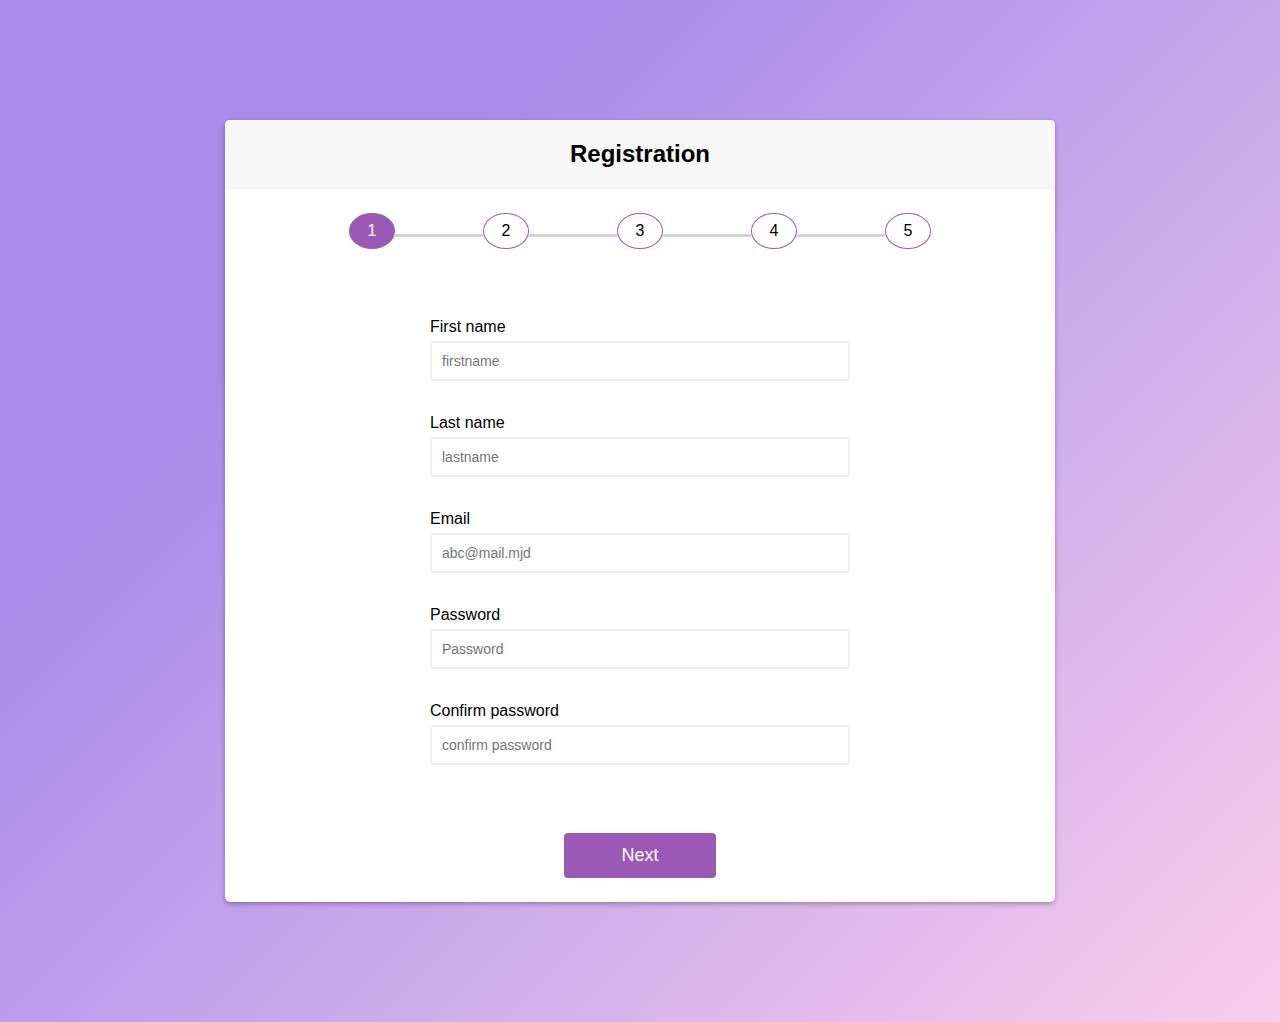
==== Exercise5/index.html @ 76a5943e "add file html, css, scss, js" ====
<!DOCTYPE html>
<html lang="en">
  <head>
    <meta charset="UTF-8" />
    <meta name="viewport" content="width=device-width, initial-scale=1.0" />
    <title>Document</title>
    <link rel="stylesheet" href="index.css" />
  </head>
  <body>
    <section>
      <div class="container">
        <div class="header">
          <h2>Registration</h2>
        </div>
        <div class="step-wrap">
          <ul class="step-list">
            <li class="step-item">
              1
            </li>
            <li class="step-item">
              2
            </li>
            <li class="step-item">
              3
            </li>
            <li class="step-item">
              4
            </li>
            <li class="step-item">
              5
            </li>
          </ul>
        </div>

        <form id="js-first-form" class="form first-form">
          <p class="message message-first"></p>
          <div class="form-control">
            <label for="firstname">First name</label>
            <input type="text" placeholder="firstname" id="firstname" />
          </div>
          <div class="form-control">
            <label for="lastname">Last name</label>
            <input type="text" placeholder="lastname" id="lastname" />
          </div>
          <div class="form-control">
            <label for="email">Email</label>
            <input type="email" placeholder="abc@mail.mjd" id="email" />
          </div>
          <div class="form-control">
            <label for="password">Password</label>
            <input type="password" placeholder="Password" id="password" />
          </div>
          <div class="form-control">
            <label for="password">Confirm password</label>
            <input
              type="password"
              placeholder="confirm password"
              id="checkpassword"
            />
          </div>
          <button type="button" id="js-first-btn-next">Next</button>
        </form>

        <form id="js-second-form" class="form second-form">
          <p class="message message-second"></p>
          <label for="phone">Your phone number</label>
          <div class="phone-wrap">
            <div class="form-control ">
              <input
                type="text"
                placeholder="XXXX"
                id="phone-first"
                class="phone"
                maxlength="4"
                onkeyup="moveOnMax(this,'phone-second')"
              />
            </div>
            <div class="form-control">
              <input
                type="text"
                placeholder="XXX"
                id="phone-second"
                class="phone"
                maxlength="3"
                onkeyup="moveOnMax(this,'phone-third')"
              />
            </div>
            <div class="form-control">
              <input
                type="text"
                placeholder="XXX"
                id="phone-third"
                class="phone"
                maxlength="3"
                onkeyup="moveOnMax(this,'phone-first')"
              />
            </div>
          </div>
          <button type="button" id="js-second-btn-next" class="second-btn-next">
            Next
          </button>
        </form>

        <form id="js-third-form" class="form third-form">
          <p class="message message-third"></p>
          <label for="code">SMS code</label>
          <div class="code-wrap">
            <div class="form-control ">
              <input
                type="text"
                class="code"
                id="code-first"
                min="0"
                max="9"
                maxlength="1"
                pattern="[0-9]{1}"
                onkeyup="moveOnMax(this,'code-second')"
              />
            </div>
            <div class="form-control ">
              <input
                type="text"
                class="code"
                id="code-second"
                min="0"
                max="9"
                maxlength="1"
                pattern="[0-9]{1}"
                onkeyup="moveOnMax(this,'code-third')"
              />
            </div>
            <div class="form-control ">
              <input
                type="text"
                class="code"
                id="code-third"
                min="0"
                max="9"
                maxlength="1"
                pattern="[0-9]{1}"
                onkeyup="moveOnMax(this,'code-fourth')"
              />
            </div>
            <div class="form-control ">
              <input
                type="text"
                class="code"
                id="code-fourth"
                min="0"
                max="9"
                maxlength="1"
                pattern="[0-9]{1}"
                onkeyup="moveOnMax(this,'code-first')"
              />
            </div>
          </div>

          <button type="button" id="js-third-btn-next" class="third-btn-next">
            Next
          </button>
        </form>

        <div id="js-show-info" class="show-info">
          <h3>Your Information</h3>
          <ul id="js-list-info" class="list-info"></ul>
          <button type="button" class="btn-confirm" id="js-btn-confirm">
            Confirm
          </button>
        </div>

        <div id="js-display-result" class="final-result">
          <div class="result-wrap">
            <h3>Thank you for your Registration</h3>
            <div class="icon-tick">
              <img src="./image/tick1.png" alt="" />
            </div>

            <h4>Your account has been created</h4>
            <p>Sign in now</p>
            <button class="btn-start">Get started!</button>
          </div>
        </div>
        <button type="button" class="btn-back" id="js-btn-back">Back</button>
      </div>
    </section>
    <script src="./form.js"></script>
  </body>
</html>
---- Exercise5/index.css ----
* {
  margin: 0;
  padding: 0;
  -webkit-box-sizing: border-box;
  box-sizing: border-box; }

body {
  background-repeat: no-repeat;
  font-family: "Open Sans", sans-serif;
  align-items: center;
  justify-content: center; }

ul {
  list-style-type: none; }

a {
  text-decoration: none; }

button {
  cursor: pointer;
  border: none; }

input {
  border: none;
  outline: none; }

.btn-back, .btn-confirm, button, .third-btn-next:enabled, .second-btn-next:enabled {
  background-color: #9b59b6;
  border: 2px solid #9b59b6;
  border-radius: 4px;
  color: white;
  font-family: inherit;
  font-size: 18px;
  padding: 10px;
  margin: auto; }

.step-wrap {
  padding: 4px 80px; }

.step-list {
  display: flex;
  list-style: none; }

.step-item {
  padding: 8px;
  border: 1px solid #9b59b6;
  border-radius: 50%;
  width: 46px;
  text-align: center;
  margin: 20px 44px;
  position: relative;
  cursor: pointer; }

.step-item::before {
  text-align: center;
  top: 20px;
  bottom: 0;
  right: 45px;
  position: absolute;
  content: " ";
  width: 89px;
  height: 3px;
  background-color: lightgray; }

.step-item:first-child::before {
  content: none; }

.step-item:first-child {
  background-color: #9b59b6;
  color: white; }

.step-item.active {
  background-color: #9b59b6;
  color: white; }

.active.step-item:nth-child(n)::before {
  background-color: #9b59b6; }

body {
  background-color: #f8ceec;
  background-image: linear-gradient(315deg, #f8ceec 0%, #a88beb 74%); }

.container {
  margin: auto;
  background-color: white;
  border-radius: 5px;
  box-shadow: 0 2px 5px rgba(0, 0, 0, 0.3);
  overflow: hidden;
  max-width: 830px;
  margin-top: 120px;
  margin-bottom: 120px; }

.header {
  border-bottom: 1px solid #f0f0f0;
  background-color: #f7f7f7;
  padding: 20px 40px;
  text-align: center; }
  .header h2 {
    margin: 0; }

.form {
  margin: auto;
  padding: 4px 40px;
  width: 500px;
  position: relative; }

.message {
  color: #e74c3c;
  font-size: 16px;
  padding: 8px;
  top: 0;
  width: 83%;
  margin: auto; }

.form-control {
  padding-bottom: 8px;
  position: relative; }

.form-control:nth-child(6) {
  margin-bottom: 60px; }

.form-control label {
  display: inline-block;
  margin-bottom: 5px;
  margin-top: 25px; }

.second-form,
.third-form,
.show-info,
.final-result,
.btn-back {
  display: none; }

.phone-wrap {
  display: inline-flex;
  justify-content: space-between;
  margin-bottom: 60px;
  margin-top: 6px; }

.phone-wrap .form-control {
  width: 28%; }

.third-form {
  background-color: white;
  border-color: white; }

.third-form .code-wrap {
  display: inline-flex;
  justify-content: space-between;
  margin-bottom: 60px;
  margin-top: 26px; }

.third-form .form-control {
  width: 125px; }

.show-info {
  margin: auto;
  padding: 30px 40px;
  width: 500px; }
  .show-info ul {
    margin-bottom: 60px;
    line-height: 3; }
  .show-info h3 {
    text-align: center;
    margin-bottom: 20px; }

.label-bold {
  font-weight: bold; }

span {
  margin-left: 44px; }

.final-result {
  margin: auto;
  width: 500px; }
  .final-result img {
    width: 80px; }

.final-result h3,
.icon-tick,
h4,
p {
  text-align: center;
  margin-bottom: 20px; }

.btn-wrap {
  display: inline-flex;
  width: 100%; }

.message-code {
  visibility: hidden; }

.visible.message-code {
  visibility: visible;
  color: #e74c3c;
  left: 0;
  font-size: 12px; }

.btn-back {
  margin-top: 20px;
  width: 18%;
  margin-bottom: 30px; }

.btn-confirm {
  display: block;
  width: 36%; }

.third-btn-next:disabled, .second-btn-next:disabled {
  background-color: #9c9797;
  border: 2px solid #9c9797;
  border-radius: 4px;
  color: white;
  display: block;
  font-family: inherit;
  font-size: 18px;
  padding: 10px;
  margin-top: 20px;
  width: 36%;
  margin: auto;
  margin-bottom: 20px; }

button, .third-btn-next:enabled, .second-btn-next:enabled {
  display: block;
  margin-top: 20px;
  width: 36%;
  margin-bottom: 20px; }

.form-control input {
  border: 2px solid #f0f0f0;
  border-radius: 4px;
  display: block;
  font-family: inherit;
  font-size: 14px;
  padding: 10px;
  width: 100%; }

.form-control input:focus {
  outline: 0;
  border-color: #777; }

.form-control.success input {
  border-color: #2ecc71; }

.form-control.error input {
  border-color: #e74c3c; }

.phone-wrap input {
  text-align: center; }

.third-form input {
  width: 40%;
  text-align: center;
  height: 70px; }

/*# sourceMappingURL=index.css.map */
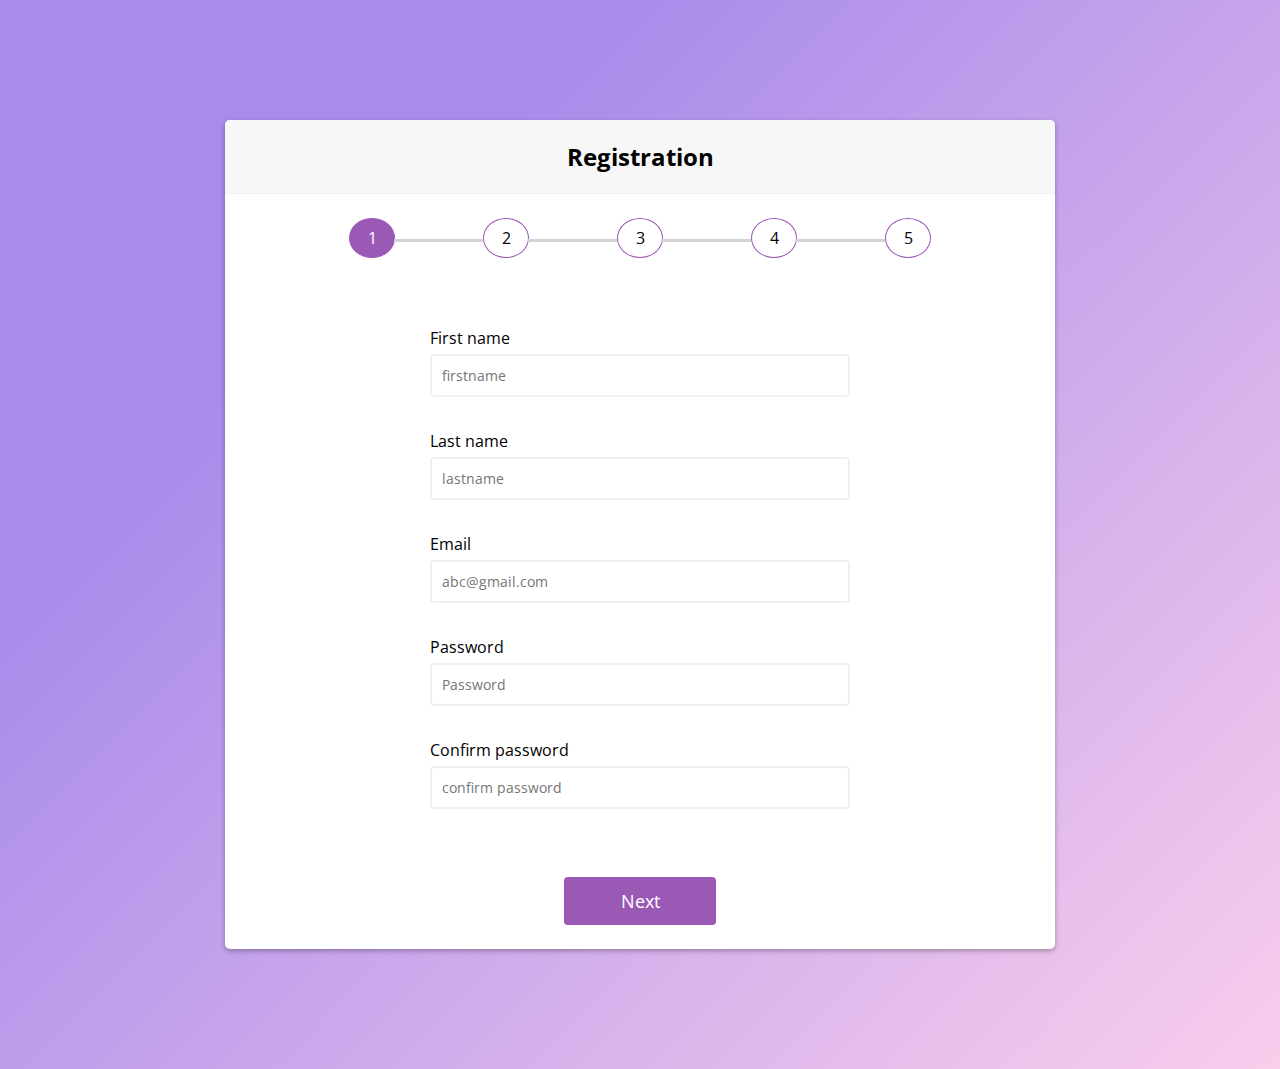
==== commit 3f2a1670: "add animation for step form" ====
--- a/Exercise5/index.html
+++ b/Exercise5/index.html
@@ -44,7 +44,7 @@
           </div>
           <div class="form-control">
             <label for="email">Email</label>
-            <input type="email" placeholder="abc@mail.mjd" id="email" />
+            <input type="email" placeholder="abc@gmail.com" id="email" />
           </div>
           <div class="form-control">
             <label for="password">Password</label>
--- a/Exercise5/index.css
+++ b/Exercise5/index.css
@@ -1,3 +1,5 @@
+@import url("https://fonts.googleapis.com/css?family=Muli&display=swap");
+@import url("https://fonts.googleapis.com/css?family=Open+Sans:400,500&display=swap");
 * {
   margin: 0;
   padding: 0;
@@ -196,6 +198,14 @@
   left: 0;
   font-size: 12px; }
 
+.second-form, .third-form, .show-info, .final-result {
+  animation: left_to_right 1s ease; }
+
+@keyframes left_to_right {
+  from {
+    margin-left: -100%; }
+  to {
+    margin-left: 20%; } }
 .btn-back {
   margin-top: 20px;
   width: 18%;
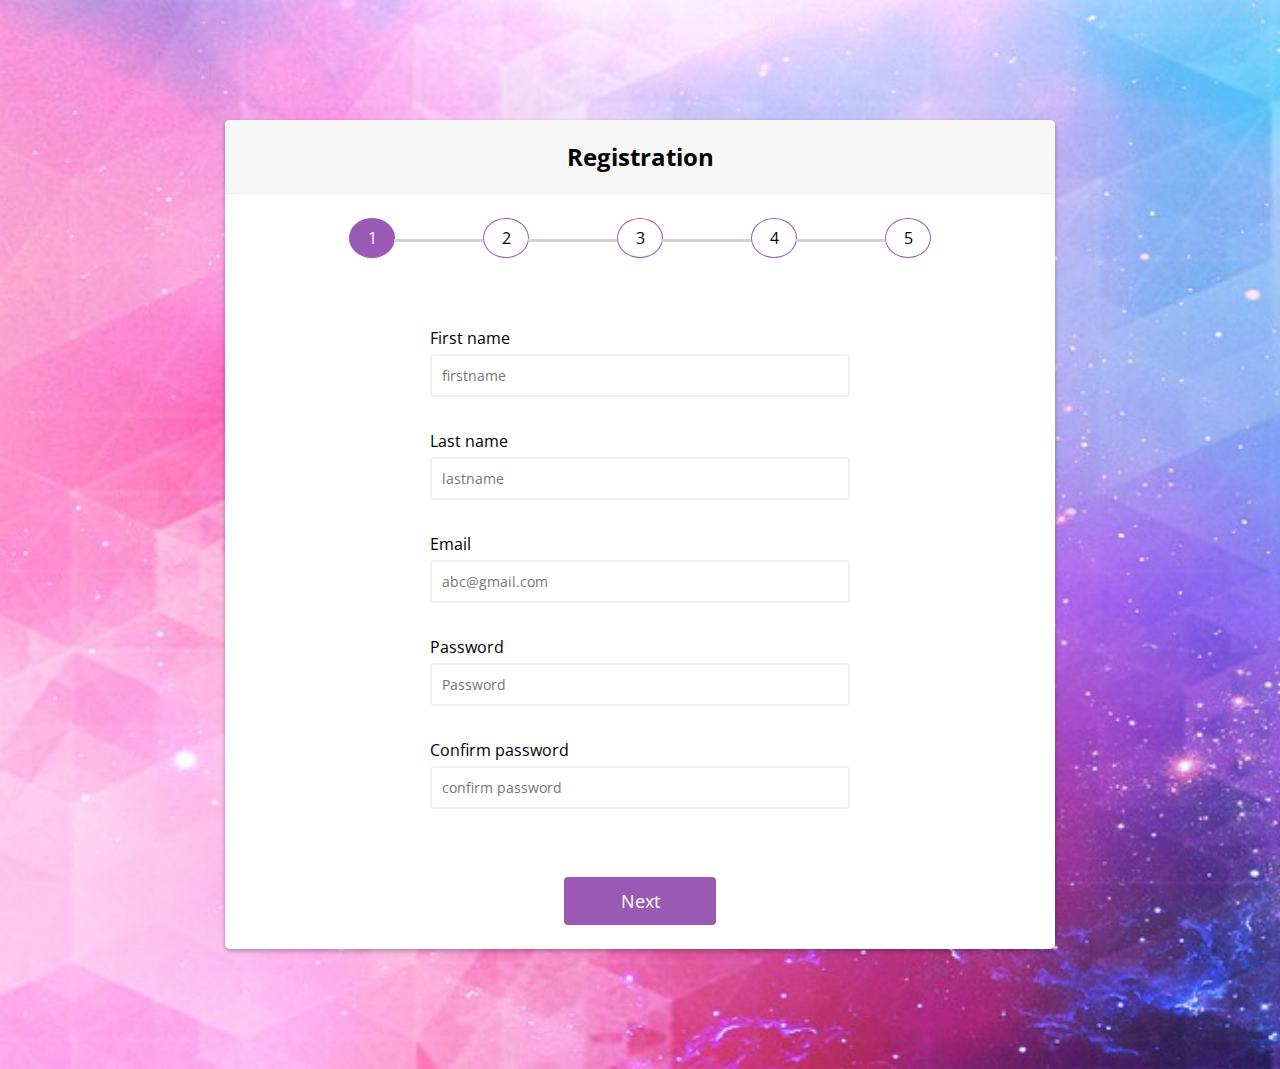
==== commit defaf3a2: "change background image" ====
--- a/Exercise5/index.html
+++ b/Exercise5/index.html
@@ -104,6 +104,7 @@
         <form id="js-third-form" class="form third-form">
           <p class="message message-third"></p>
           <label for="code">SMS code</label>
+          <p class="notice">Please enter 4-digit sms code you received</p>
           <div class="code-wrap">
             <div class="form-control ">
               <input
--- a/Exercise5/index.css
+++ b/Exercise5/index.css
@@ -73,14 +73,16 @@
 
 .step-item.active {
   background-color: #9b59b6;
-  color: white; }
+  color: white;
+  transition: background-color 1s ease-out; }
 
 .active.step-item:nth-child(n)::before {
-  background-color: #9b59b6; }
+  background-color: #9b59b6;
+  transition: background-color 1s ease-out; }
 
 body {
-  background-color: #f8ceec;
-  background-image: linear-gradient(315deg, #f8ceec 0%, #a88beb 74%); }
+  background-image: url("./image/background-image.jpg");
+  background-size: cover; }
 
 .container {
   margin: auto;
@@ -154,6 +156,13 @@
 
 .third-form .form-control {
   width: 125px; }
+
+.third-form label {
+  font-weight: 560; }
+
+.notice {
+  text-align: left;
+  font-size: 15px; }
 
 .show-info {
   margin: auto;
@@ -199,7 +208,7 @@
   font-size: 12px; }
 
 .second-form, .third-form, .show-info, .final-result {
-  animation: left_to_right 1s ease; }
+  animation: left_to_right .7s ease; }
 
 @keyframes left_to_right {
   from {
